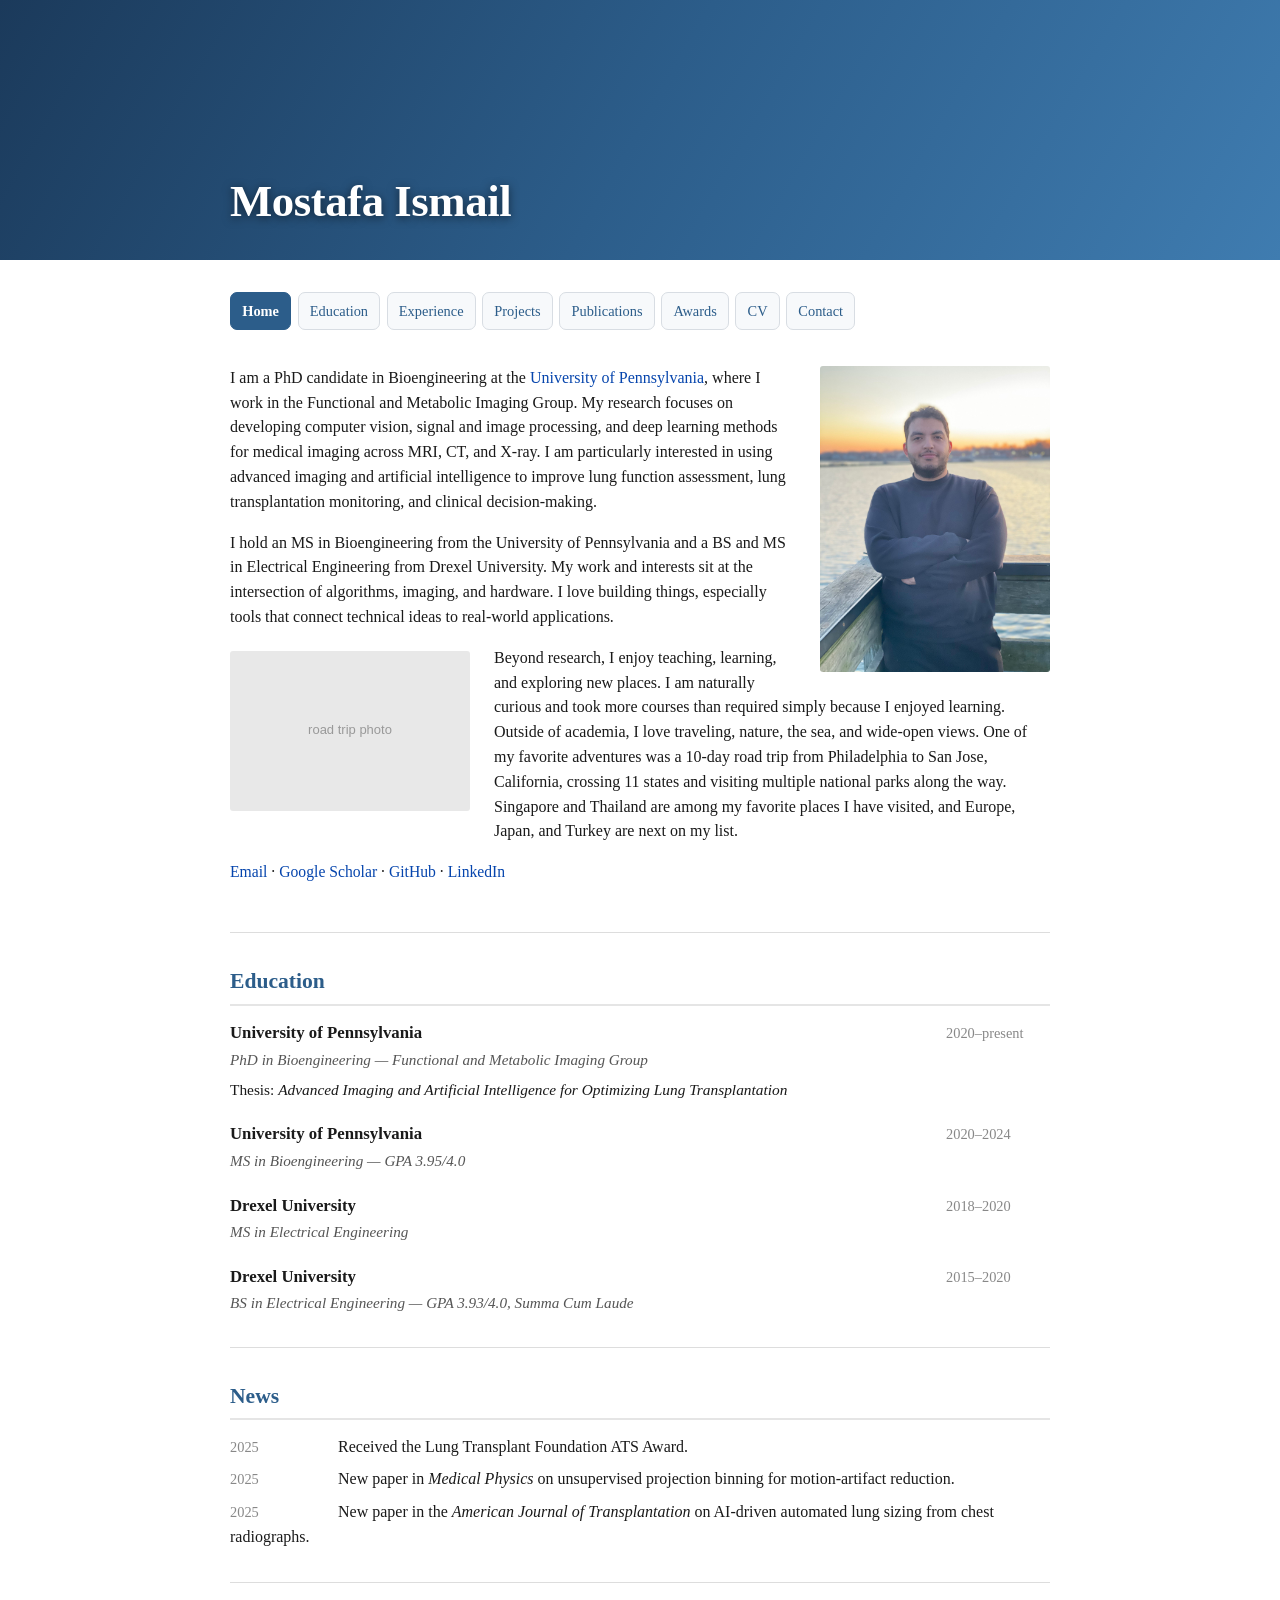
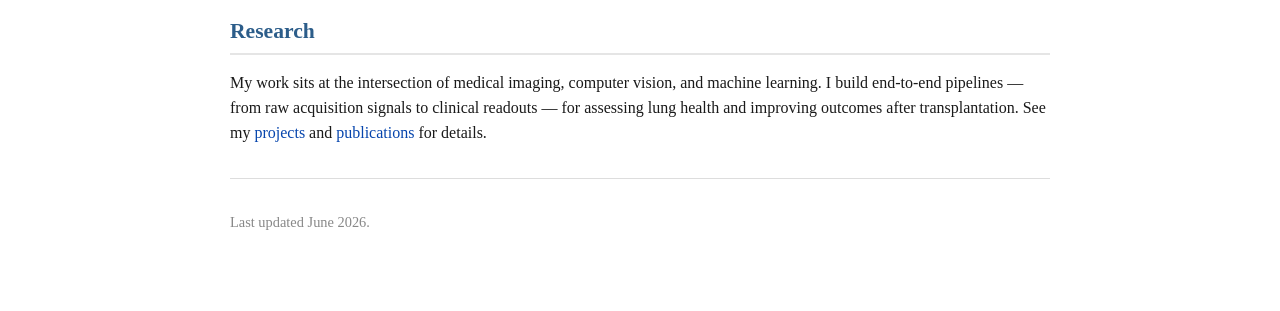
==== index.html @ 5da4d137 "Add road-trip photo beside travel paragraph" ====
<!DOCTYPE html>
<html lang="en">
<head>
  <meta charset="UTF-8" />
  <meta name="viewport" content="width=device-width, initial-scale=1.0" />
  <title>Mostafa Ismail — University of Pennsylvania</title>
  <meta name="description" content="Mostafa Ismail — PhD candidate in Bioengineering at the University of Pennsylvania, working on AI and computer vision for medical imaging." />
  <link rel="canonical" href="https://mostafai.github.io/" />

  <!-- Open Graph / link previews -->
  <meta property="og:type" content="website" />
  <meta property="og:title" content="Mostafa Ismail" />
  <meta property="og:description" content="PhD candidate in Bioengineering at the University of Pennsylvania, working on AI and computer vision for medical imaging." />
  <meta property="og:url" content="https://mostafai.github.io/" />
  <meta property="og:image" content="https://mostafai.github.io/assets/profile.jpg" />
  <meta name="twitter:card" content="summary" />

  <link rel="stylesheet" href="style.css" />

  <script type="application/ld+json">
  {
    "@context": "https://schema.org",
    "@type": "Person",
    "name": "Mostafa Ismail",
    "url": "https://mostafai.github.io/",
    "image": "https://mostafai.github.io/assets/profile.jpg",
    "email": "mostafai@seas.upenn.edu",
    "jobTitle": "PhD Candidate in Bioengineering",
    "affiliation": {
      "@type": "Organization",
      "name": "University of Pennsylvania"
    },
    "alumniOf": ["University of Pennsylvania", "Drexel University"],
    "sameAs": [
      "https://scholar.google.com/citations?user=9itkwWEAAAAJ",
      "https://github.com/MostafaI",
      "https://www.linkedin.com/in/mostafaee/"
    ]
  }
  </script>
</head>
<body>
  <div class="cover">
    <div class="cover-inner"><h1>Mostafa Ismail</h1></div>
  </div>
  <div class="wrap">

    <header>
      <nav>
        <a href="index.html" class="active">Home</a>
        <a href="education.html">Education</a>
        <a href="experience.html">Experience</a>
        <a href="projects.html">Projects</a>
        <a href="publications.html">Publications</a>
        <a href="awards.html">Awards</a>
        <a href="assets/cv.pdf" target="_blank" rel="noopener">CV</a>
        <a href="contact.html">Contact</a>
      </nav>
    </header>

    <section class="intro">
      <img class="photo" src="assets/profile.jpg" alt="Mostafa Ismail"
           onerror="this.onerror=null;this.src='data:image/svg+xml;utf8,&lt;svg xmlns=%22http://www.w3.org/2000/svg%22 width=%22165%22 height=%22200%22&gt;&lt;rect width=%22100%25%22 height=%22100%25%22 fill=%22%23e8e8e8%22/&gt;&lt;text x=%2250%25%22 y=%2250%25%22 font-family=%22sans-serif%22 font-size=%2213%22 fill=%22%23999%22 text-anchor=%22middle%22 dominant-baseline=%22middle%22&gt;photo&lt;/text&gt;&lt;/svg&gt;';" />
      <p>
        I am a PhD candidate in Bioengineering at the
        <a href="https://www.upenn.edu/">University of Pennsylvania</a>, where I
        work in the Functional and Metabolic Imaging Group. My research focuses
        on developing computer vision, signal and image processing, and deep
        learning methods for medical imaging across MRI, CT, and X-ray. I am
        particularly interested in using advanced imaging and artificial
        intelligence to improve lung function assessment, lung transplantation
        monitoring, and clinical decision-making.
      </p>
      <p>
        I hold an MS in Bioengineering from the University of Pennsylvania and a
        BS and MS in Electrical Engineering from Drexel University. My work and
        interests sit at the intersection of algorithms, imaging, and hardware.
        I love building things, especially tools that connect technical ideas to
        real-world applications.
      </p>
      <img class="travel-photo" src="assets/roadtrip.jpg" alt="Road trip from Philadelphia to San Jose"
           onerror="this.onerror=null;this.src='data:image/svg+xml;utf8,&lt;svg xmlns=%22http://www.w3.org/2000/svg%22 width=%22240%22 height=%22160%22&gt;&lt;rect width=%22100%25%22 height=%22100%25%22 fill=%22%23e8e8e8%22/&gt;&lt;text x=%2250%25%22 y=%2250%25%22 font-family=%22sans-serif%22 font-size=%2213%22 fill=%22%23999%22 text-anchor=%22middle%22 dominant-baseline=%22middle%22&gt;road trip photo&lt;/text&gt;&lt;/svg&gt;';" />
      <p>
        Beyond research, I enjoy teaching, learning, and exploring new places. I
        am naturally curious and took more courses than required simply because
        I enjoyed learning. Outside of academia, I love traveling, nature, the
        sea, and wide-open views. One of my favorite adventures was a 10-day road
        trip from Philadelphia to San Jose, California, crossing 11 states and
        visiting multiple national parks along the way. Singapore and Thailand
        are among my favorite places I have visited, and Europe, Japan, and
        Turkey are next on my list.
      </p>
      <p class="contact-links">
        <a href="mailto:mostafai@seas.upenn.edu">Email</a> &middot;
        <a href="https://scholar.google.com/citations?user=9itkwWEAAAAJ&amp;hl=en">Google&nbsp;Scholar</a> &middot;
        <a href="https://github.com/MostafaI">GitHub</a> &middot;
        <a href="https://www.linkedin.com/in/mostafaee/">LinkedIn</a>
      </p>
    </section>

    <hr />

    <section id="education">
      <h2>Education</h2>
      <div class="entry">
        <div class="entry-head"><h3>University of Pennsylvania</h3><span class="date">2020&ndash;present</span></div>
        <p class="org">PhD in Bioengineering &mdash; Functional and Metabolic Imaging Group</p>
        <p class="thesis">Thesis: <em>Advanced Imaging and Artificial Intelligence for Optimizing Lung Transplantation</em></p>
      </div>
      <div class="entry">
        <div class="entry-head"><h3>University of Pennsylvania</h3><span class="date">2020&ndash;2024</span></div>
        <p class="org">MS in Bioengineering &mdash; GPA 3.95/4.0</p>
      </div>
      <div class="entry">
        <div class="entry-head"><h3>Drexel University</h3><span class="date">2018&ndash;2020</span></div>
        <p class="org">MS in Electrical Engineering</p>
      </div>
      <div class="entry">
        <div class="entry-head"><h3>Drexel University</h3><span class="date">2015&ndash;2020</span></div>
        <p class="org">BS in Electrical Engineering &mdash; GPA 3.93/4.0, Summa Cum Laude</p>
      </div>
    </section>

    <hr />

    <section id="news">
      <h2>News</h2>
      <ul class="news">
        <li><span class="date">2025</span> Received the Lung Transplant Foundation ATS Award.</li>
        <li><span class="date">2025</span> New paper in <em>Medical Physics</em> on unsupervised projection binning for motion-artifact reduction.</li>
        <li><span class="date">2025</span> New paper in the <em>American Journal of Transplantation</em> on AI-driven automated lung sizing from chest radiographs.</li>
      </ul>
    </section>

    <hr />

    <section id="research">
      <h2>Research</h2>
      <p>
        My work sits at the intersection of medical imaging, computer vision,
        and machine learning. I build end-to-end pipelines &mdash; from raw
        acquisition signals to clinical readouts &mdash; for assessing lung
        health and improving outcomes after transplantation.
        See my <a href="projects.html">projects</a> and
        <a href="publications.html">publications</a> for details.
      </p>
    </section>

    <hr />

    <footer>
      <p>Last updated June 2026.</p>
    </footer>

  </div>
</body>
</html>
---- style.css ----
html {
  font-size: 16px;
}

body {
  margin: 0;
  background: #ffffff;
  color: #1a1a1a;
  font-family: Georgia, "Times New Roman", Times, serif;
  line-height: 1.55;
}

/* Full-width cover / hero banner */
.cover {
  width: 100%;
  height: 260px;
  background-color: #1b3a5b;
  background-image: linear-gradient(120deg, #1b3a5b 0%, #2c5d8a 50%, #3f7cb0 100%), url("assets/cover.jpg");
  background-image: url("assets/cover.jpg"), linear-gradient(120deg, #1b3a5b 0%, #2c5d8a 50%, #3f7cb0 100%);
  background-size: cover, cover;
  background-position: center, center;
  background-repeat: no-repeat;
  display: flex;
  align-items: flex-end;
}

.cover-inner {
  max-width: 820px;
  width: 100%;
  margin: 0 auto;
  padding: 0 1.25rem 1.5rem;
}

.cover-inner h1 {
  margin: 0;
  color: #fff;
  font-size: 2.8rem;
  font-weight: 700;
  letter-spacing: -0.01em;
  text-shadow: 0 2px 10px rgba(0, 0, 0, 0.55);
}

.wrap {
  max-width: 820px;
  margin: 0 auto;
  padding: 3rem 1.25rem 4rem;
}

.cover + .wrap { padding-top: 2rem; }

/* Header */
header h1 {
  margin: 0 0 .35rem;
  font-size: 2rem;
  font-weight: 700;
  letter-spacing: -0.01em;
}

nav {
  display: flex;
  flex-wrap: wrap;
  gap: .4rem;
  margin-bottom: 2.25rem;
}

nav a {
  display: inline-block;
  padding: .42rem .7rem;
  border: 1px solid #d8dde3;
  border-radius: 7px;
  font-size: .9rem;
  color: #2c5d8a;
  background: #f7f9fb;
  text-decoration: none;
  white-space: nowrap;
  transition: background .12s ease, border-color .12s ease;
}

nav a:hover {
  background: #eaf0f6;
  border-color: #2c5d8a;
  text-decoration: none;
}

nav a.active {
  background: #2c5d8a;
  border-color: #2c5d8a;
  color: #fff;
  font-weight: 600;
  cursor: default;
}

.cv-note {
  font-size: .95rem;
  color: #555;
  margin: 0 0 1.5rem;
}

.pub-summary {
  font-size: .95rem;
  color: #555;
  font-style: italic;
  margin: 0 0 1.5rem;
}

.contact-table {
  border-collapse: collapse;
  margin-top: .5rem;
}
.contact-table td {
  padding: .35rem 1.5rem .35rem 0;
  vertical-align: top;
}
.contact-table td:first-child {
  color: #888;
  white-space: nowrap;
  font-size: .95rem;
}

/* Links — classic academic blue */
a {
  color: #0645ad;
  text-decoration: none;
}
a:hover { text-decoration: underline; }

/* Intro with floated photo */
.intro {
  overflow: hidden;
}

.photo {
  float: right;
  width: 230px;
  height: auto;
  margin: 0 0 1rem 1.75rem;
  border-radius: 3px;
}

.intro p { margin: 0 0 1rem; }

.travel-photo {
  float: left;
  width: 240px;
  height: auto;
  margin: .3rem 1.5rem 1rem 0;
  border-radius: 3px;
}

@media (max-width: 560px) {
  .travel-photo { float: none; display: block; margin: 0 0 1rem; width: 100%; }
}

.contact-links {
  font-size: .98rem;
}

/* Section headings */
h2 {
  font-size: 1.35rem;
  font-weight: 700;
  color: #2c5d8a;
  margin: 0 0 .9rem;
  padding-bottom: .3rem;
  border-bottom: 2px solid #e5e5e5;
}

hr {
  border: none;
  border-top: 1px solid #ddd;
  margin: 2rem 0;
}

section { clear: both; }

/* Lists */
ul, ol { margin: .5rem 0; padding-left: 1.4rem; }

ul.news, ul.teaching { list-style: none; padding-left: 0; }
ul.news li, ul.teaching li { margin-bottom: .5rem; }

.date {
  display: inline-block;
  min-width: 6.5rem;
  color: #888;
  font-size: .9rem;
}

/* Publications */
.pub { margin-bottom: 1.25rem; }
.pub-title { font-weight: 700; }
.pub-authors { font-size: .98rem; }
.pub-venue { font-size: .95rem; color: #444; }
.pub-date { font-size: .85rem; color: #888; margin: .1rem 0 .2rem; }

/* Awards */
.award { margin-bottom: 1.1rem; }
.award-title { font-weight: 700; font-size: 1.02rem; }
.award-meta { font-size: .9rem; color: #888; }
.award-desc { font-size: .93rem; color: #444; margin-top: .15rem; }

/* Coursework lists */
ul.courses {
  list-style: none;
  padding-left: 0;
  columns: 2;
  column-gap: 2rem;
}
ul.courses li {
  margin-bottom: .4rem;
  font-size: .95rem;
  break-inside: avoid;
}
ul.courses .code {
  display: inline-block;
  min-width: 4.5rem;
  font-weight: 700;
  color: #2c5d8a;
}

@media (max-width: 560px) {
  ul.courses { columns: 1; }
}

ol.pubs li { margin-bottom: .85rem; font-size: .97rem; }

h3.sub {
  font-size: 1.05rem;
  font-weight: 700;
  color: #2c5d8a;
  margin: 2.75rem 0 1.1rem;
  padding-top: 1.5rem;
  border-top: 2px solid #e5e5e5;
  text-transform: uppercase;
  letter-spacing: 0.04em;
}

h3.sub:first-of-type {
  margin-top: 1rem;
  padding-top: 0;
  border-top: none;
}

.entry { margin-bottom: 1.25rem; }
.entry-head { display: flex; justify-content: space-between; align-items: baseline; gap: 1rem; flex-wrap: wrap; }
.entry-head h3 { margin: 0; font-size: 1.05rem; }
.org { margin: .1rem 0 .4rem; color: #555; font-style: italic; font-size: .95rem; }
.entry ul { margin: .3rem 0; }
.entry ul li { font-size: .96rem; margin-bottom: .2rem; }
.thesis { margin: .2rem 0; font-size: .96rem; }

footer {
  color: #888;
  font-size: .9rem;
}

/* Responsive */
@media (max-width: 560px) {
  .cover { height: 150px; }
  .cover-inner { padding-bottom: 1rem; }
  .cover-inner h1 { font-size: 1.9rem; }
  .wrap { padding: 2rem 1.1rem 3rem; }
  .photo { float: none; display: block; margin: 0 0 1rem; width: 150px; }
  .date { min-width: 0; display: block; }
}
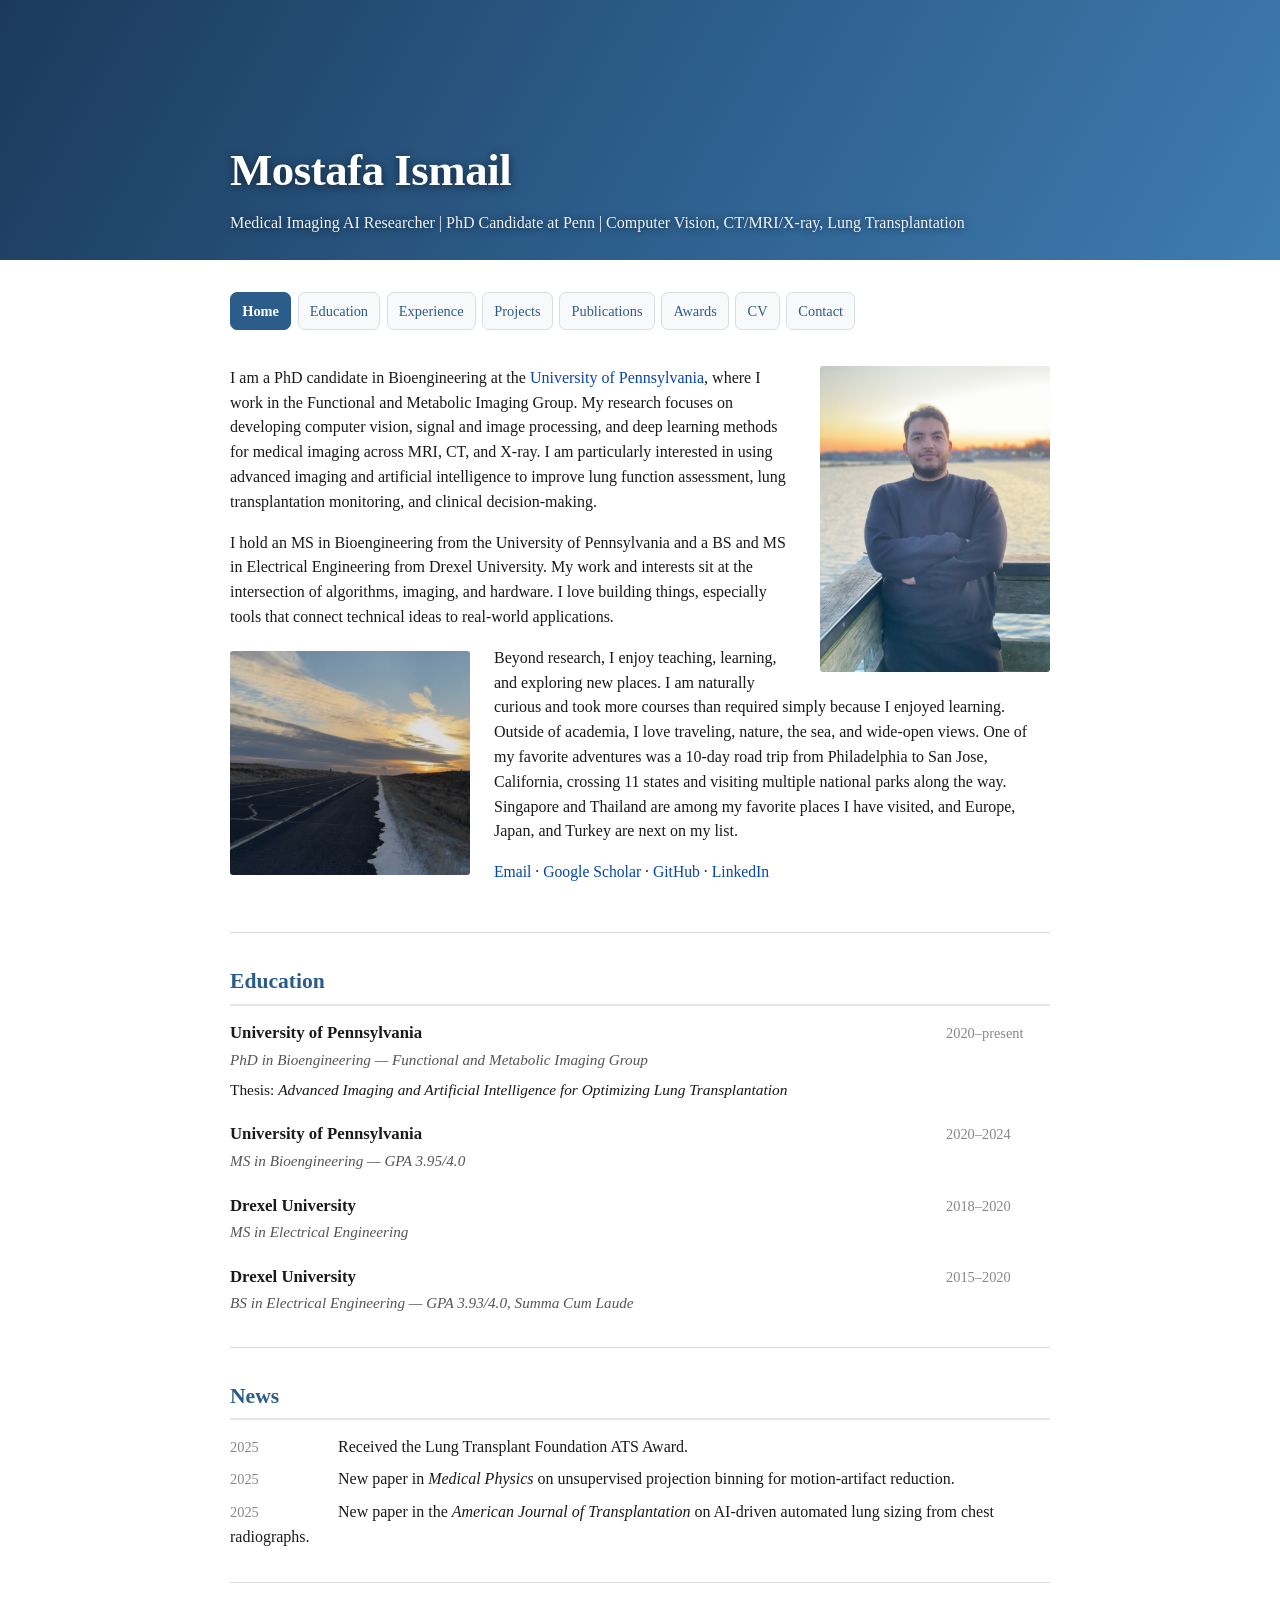
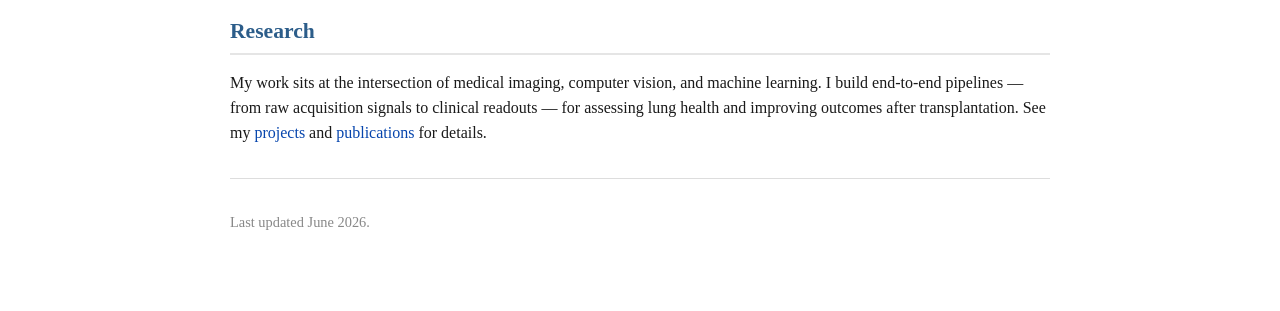
==== commit 27bc6965: "Add headline tagline under name on cover banner" ====
--- a/index.html
+++ b/index.html
@@ -41,7 +41,10 @@
 </head>
 <body>
   <div class="cover">
-    <div class="cover-inner"><h1>Mostafa Ismail</h1></div>
+    <div class="cover-inner">
+      <h1>Mostafa Ismail</h1>
+      <p class="tagline">Medical Imaging AI Researcher | PhD Candidate at Penn | Computer Vision, CT/MRI/X-ray, Lung Transplantation</p>
+    </div>
   </div>
   <div class="wrap">
 
--- a/style.css
+++ b/style.css
@@ -15,10 +15,9 @@
   width: 100%;
   height: 260px;
   background-color: #1b3a5b;
-  background-image: linear-gradient(120deg, #1b3a5b 0%, #2c5d8a 50%, #3f7cb0 100%), url("assets/cover.jpg");
-  background-image: url("assets/cover.jpg"), linear-gradient(120deg, #1b3a5b 0%, #2c5d8a 50%, #3f7cb0 100%);
-  background-size: cover, cover;
-  background-position: center, center;
+  background-image: linear-gradient(120deg, #1b3a5b 0%, #2c5d8a 50%, #3f7cb0 100%);
+  background-size: cover;
+  background-position: center;
   background-repeat: no-repeat;
   display: flex;
   align-items: flex-end;
@@ -38,6 +37,14 @@
   font-weight: 700;
   letter-spacing: -0.01em;
   text-shadow: 0 2px 10px rgba(0, 0, 0, 0.55);
+}
+
+.cover-inner .tagline {
+  margin: .35rem 0 0;
+  color: #eef3f8;
+  font-size: 1rem;
+  font-weight: 400;
+  text-shadow: 0 1px 7px rgba(0, 0, 0, 0.6);
 }
 
 .wrap {
@@ -193,6 +200,15 @@
 .pub-venue { font-size: .95rem; color: #444; }
 .pub-date { font-size: .85rem; color: #888; margin: .1rem 0 .2rem; }
 
+.project-figure {
+  display: block;
+  max-width: 100%;
+  height: auto;
+  margin: .9rem 0 .25rem;
+  border: 1px solid #e5e5e5;
+  border-radius: 4px;
+}
+
 /* Awards */
 .award { margin-bottom: 1.1rem; }
 .award-title { font-weight: 700; font-size: 1.02rem; }
@@ -239,6 +255,15 @@
   margin-top: 1rem;
   padding-top: 0;
   border-top: none;
+}
+
+#projects h3.sub {
+  font-size: .88rem;
+  font-weight: 400;
+  font-style: italic;
+  color: #888;
+  text-transform: none;
+  letter-spacing: 0;
 }
 
 .entry { margin-bottom: 1.25rem; }
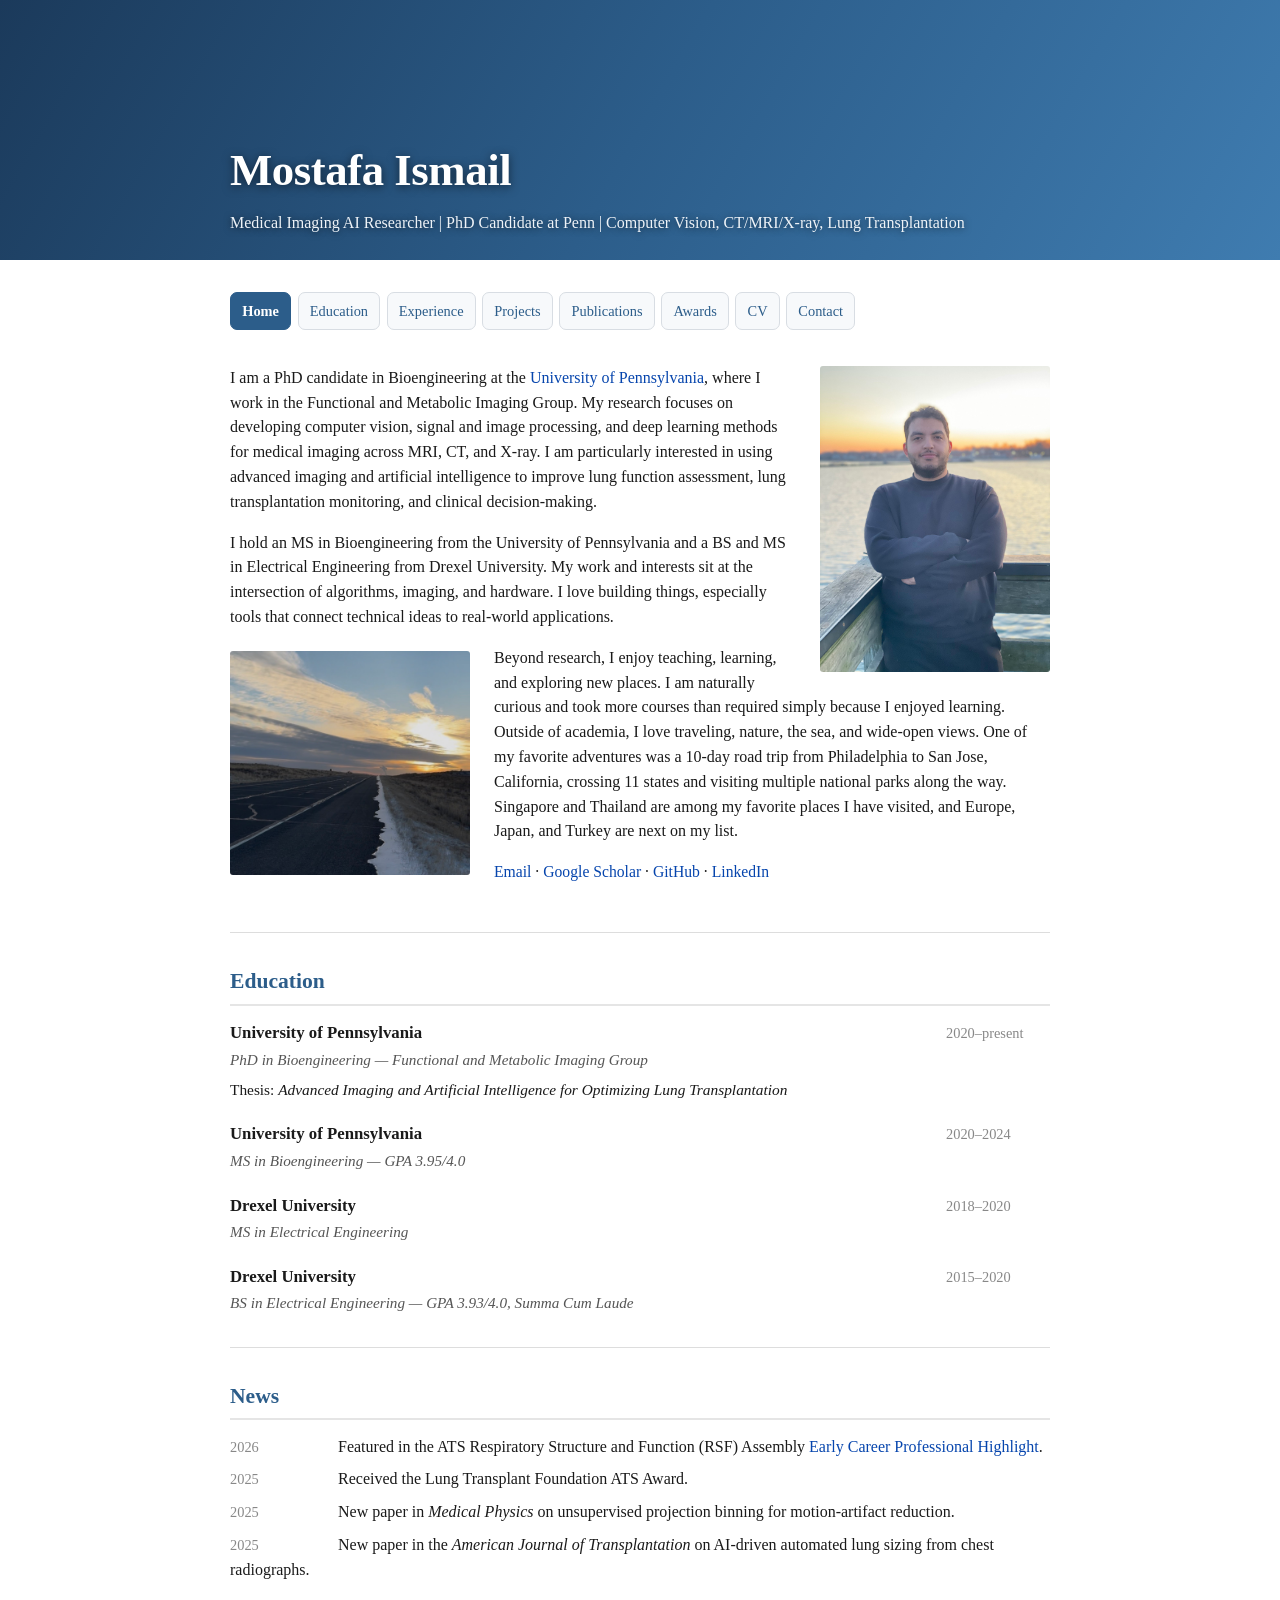
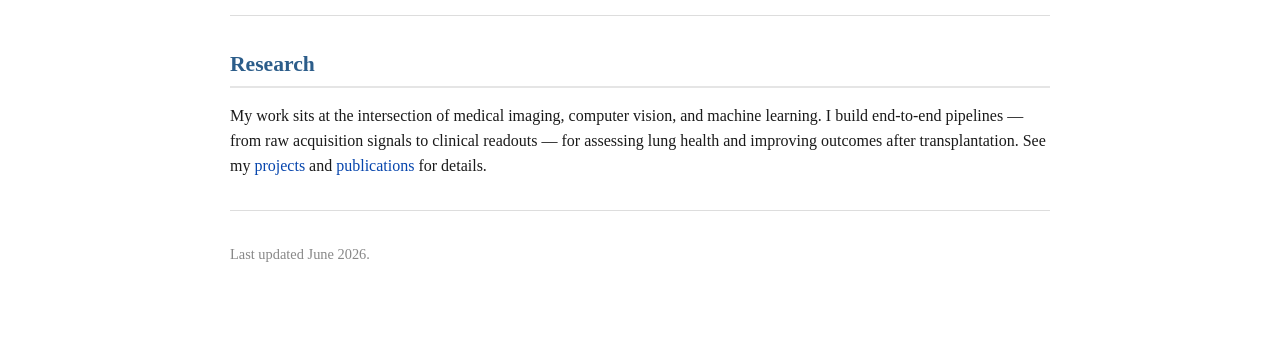
==== commit 18ec0377: "Add ATS RSF ECP Highlight feature to news" ====
--- a/index.html
+++ b/index.html
@@ -129,6 +129,7 @@
     <section id="news">
       <h2>News</h2>
       <ul class="news">
+        <li><span class="date">2026</span> Featured in the ATS Respiratory Structure and Function (RSF) Assembly <a href="https://craftprd1.blob.core.windows.net/documents/membership/assemblies/rsf/ecp-highlights/rsf-ecp-highlight-mismail.pdf" target="_blank" rel="noopener">Early Career Professional Highlight</a>.</li>
         <li><span class="date">2025</span> Received the Lung Transplant Foundation ATS Award.</li>
         <li><span class="date">2025</span> New paper in <em>Medical Physics</em> on unsupervised projection binning for motion-artifact reduction.</li>
         <li><span class="date">2025</span> New paper in the <em>American Journal of Transplantation</em> on AI-driven automated lung sizing from chest radiographs.</li>
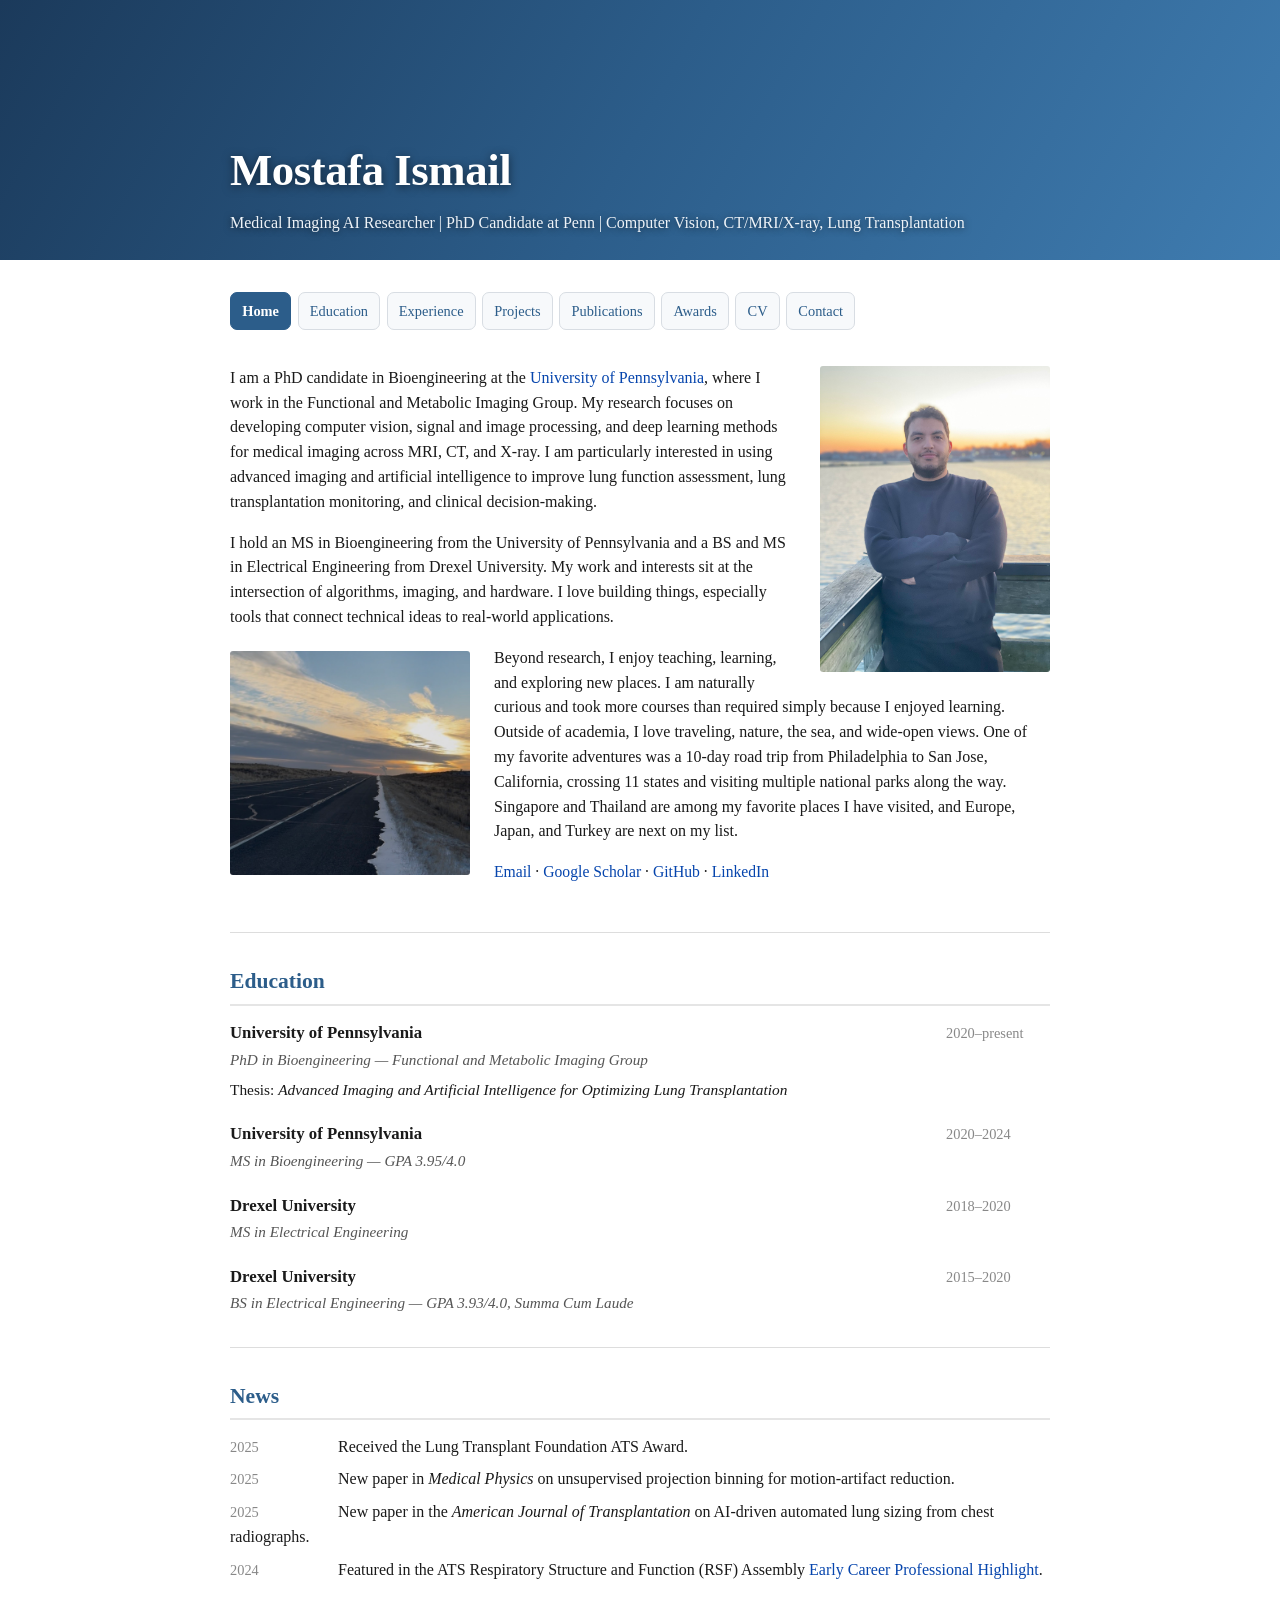
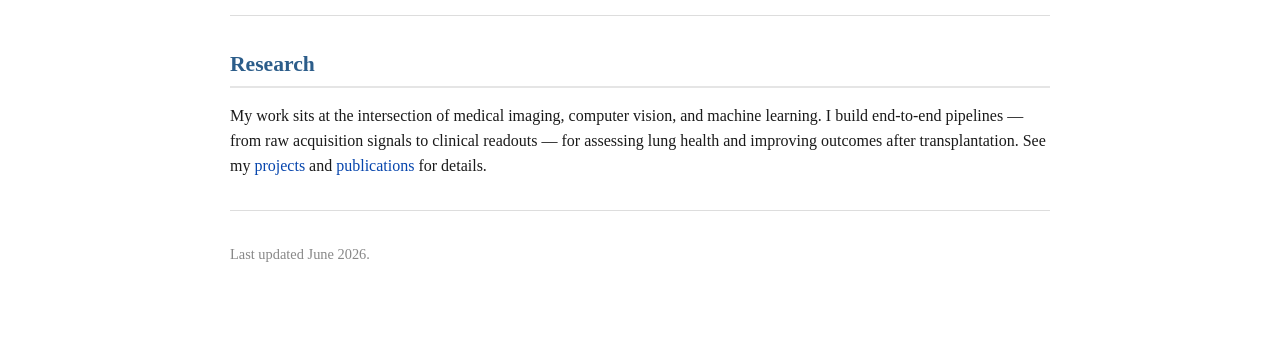
==== commit 69f24f87: "Correct ECP Highlight date to 2024 and reorder news" ====
--- a/index.html
+++ b/index.html
@@ -129,10 +129,10 @@
     <section id="news">
       <h2>News</h2>
       <ul class="news">
-        <li><span class="date">2026</span> Featured in the ATS Respiratory Structure and Function (RSF) Assembly <a href="https://craftprd1.blob.core.windows.net/documents/membership/assemblies/rsf/ecp-highlights/rsf-ecp-highlight-mismail.pdf" target="_blank" rel="noopener">Early Career Professional Highlight</a>.</li>
         <li><span class="date">2025</span> Received the Lung Transplant Foundation ATS Award.</li>
         <li><span class="date">2025</span> New paper in <em>Medical Physics</em> on unsupervised projection binning for motion-artifact reduction.</li>
         <li><span class="date">2025</span> New paper in the <em>American Journal of Transplantation</em> on AI-driven automated lung sizing from chest radiographs.</li>
+        <li><span class="date">2024</span> Featured in the ATS Respiratory Structure and Function (RSF) Assembly <a href="https://craftprd1.blob.core.windows.net/documents/membership/assemblies/rsf/ecp-highlights/rsf-ecp-highlight-mismail.pdf" target="_blank" rel="noopener">Early Career Professional Highlight</a>.</li>
       </ul>
     </section>
 
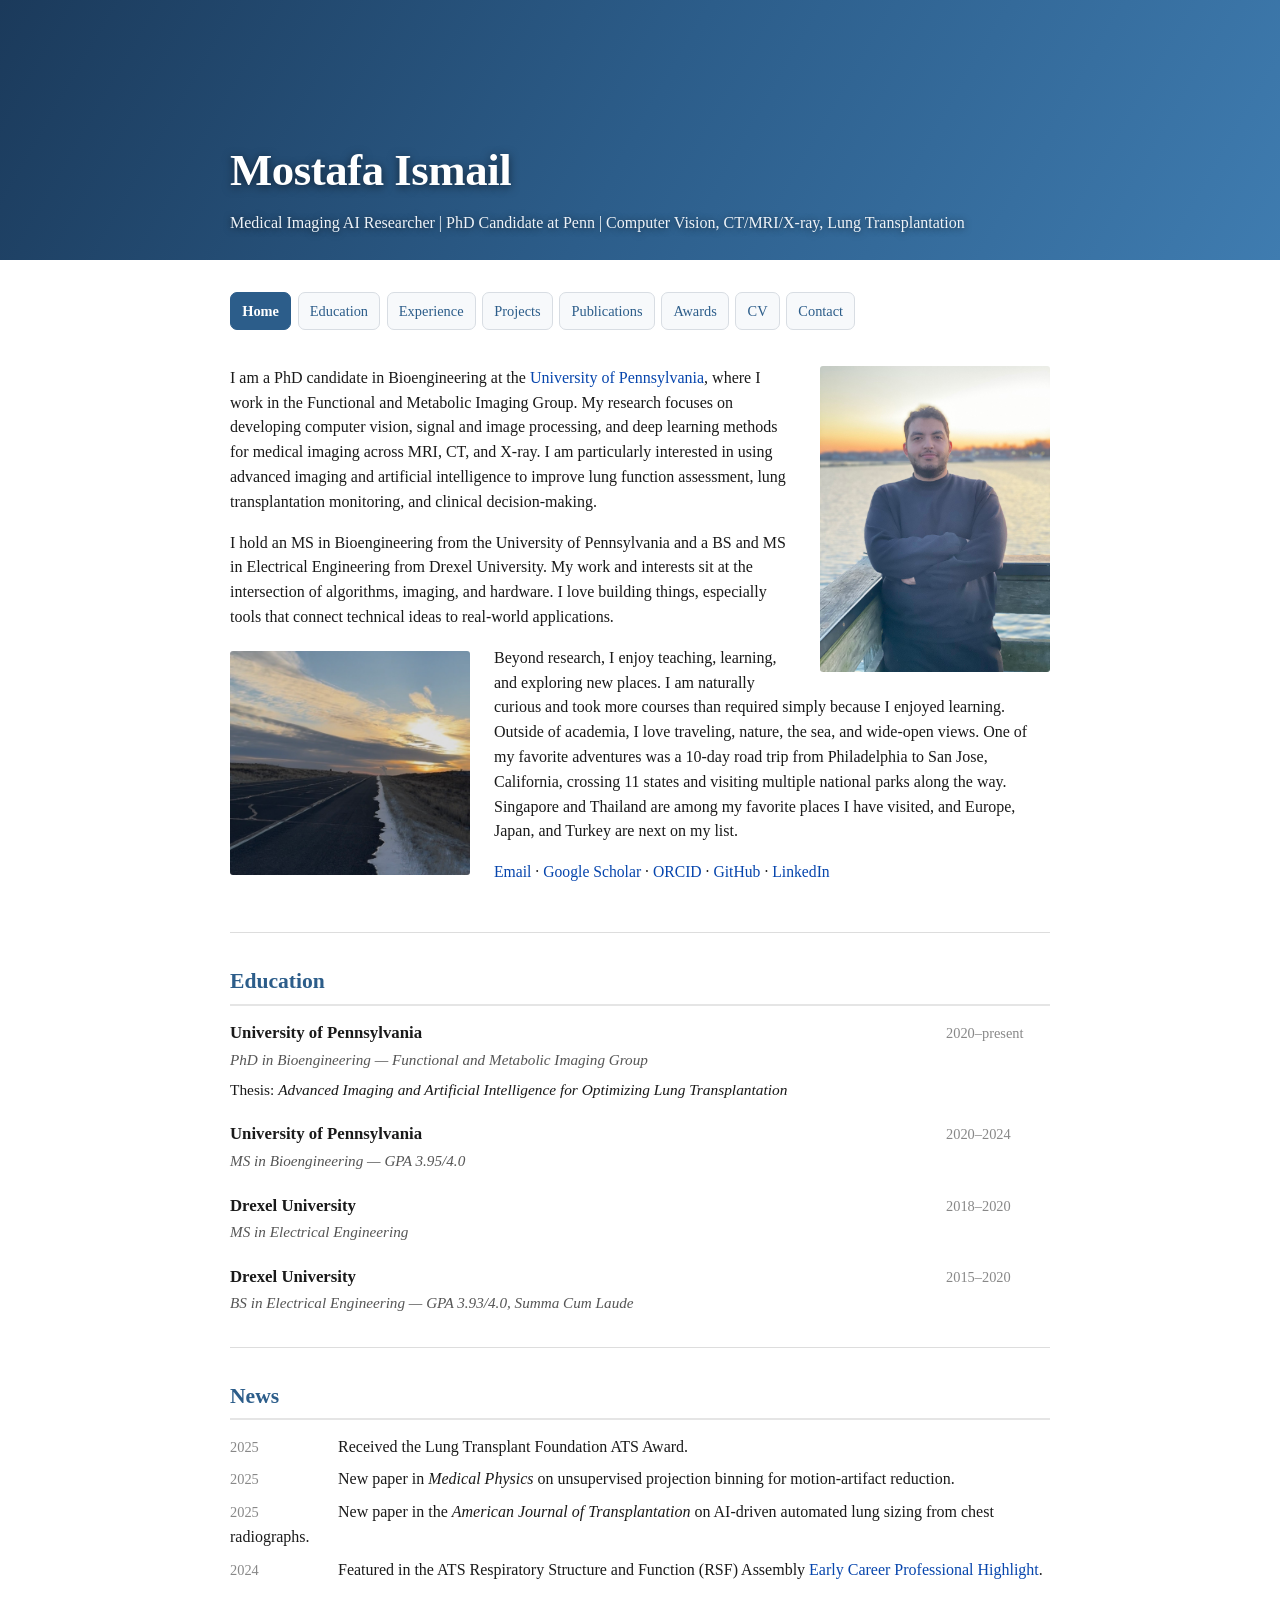
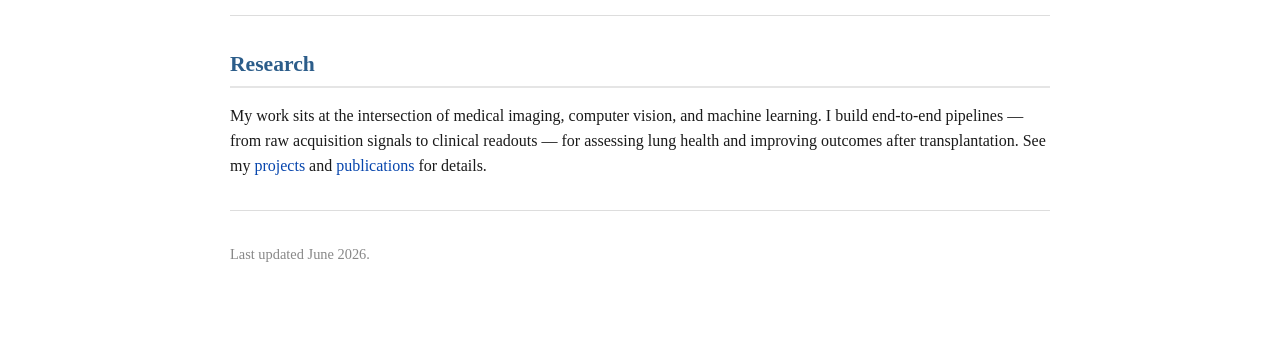
==== commit 3149ab9d: "Add ORCID to contact links and structured data" ====
--- a/index.html
+++ b/index.html
@@ -33,6 +33,7 @@
     "alumniOf": ["University of Pennsylvania", "Drexel University"],
     "sameAs": [
       "https://scholar.google.com/citations?user=9itkwWEAAAAJ",
+      "https://orcid.org/0000-0002-5483-8613",
       "https://github.com/MostafaI",
       "https://www.linkedin.com/in/mostafaee/"
     ]
@@ -96,6 +97,7 @@
       <p class="contact-links">
         <a href="mailto:mostafai@seas.upenn.edu">Email</a> &middot;
         <a href="https://scholar.google.com/citations?user=9itkwWEAAAAJ&amp;hl=en">Google&nbsp;Scholar</a> &middot;
+        <a href="https://orcid.org/0000-0002-5483-8613">ORCID</a> &middot;
         <a href="https://github.com/MostafaI">GitHub</a> &middot;
         <a href="https://www.linkedin.com/in/mostafaee/">LinkedIn</a>
       </p>
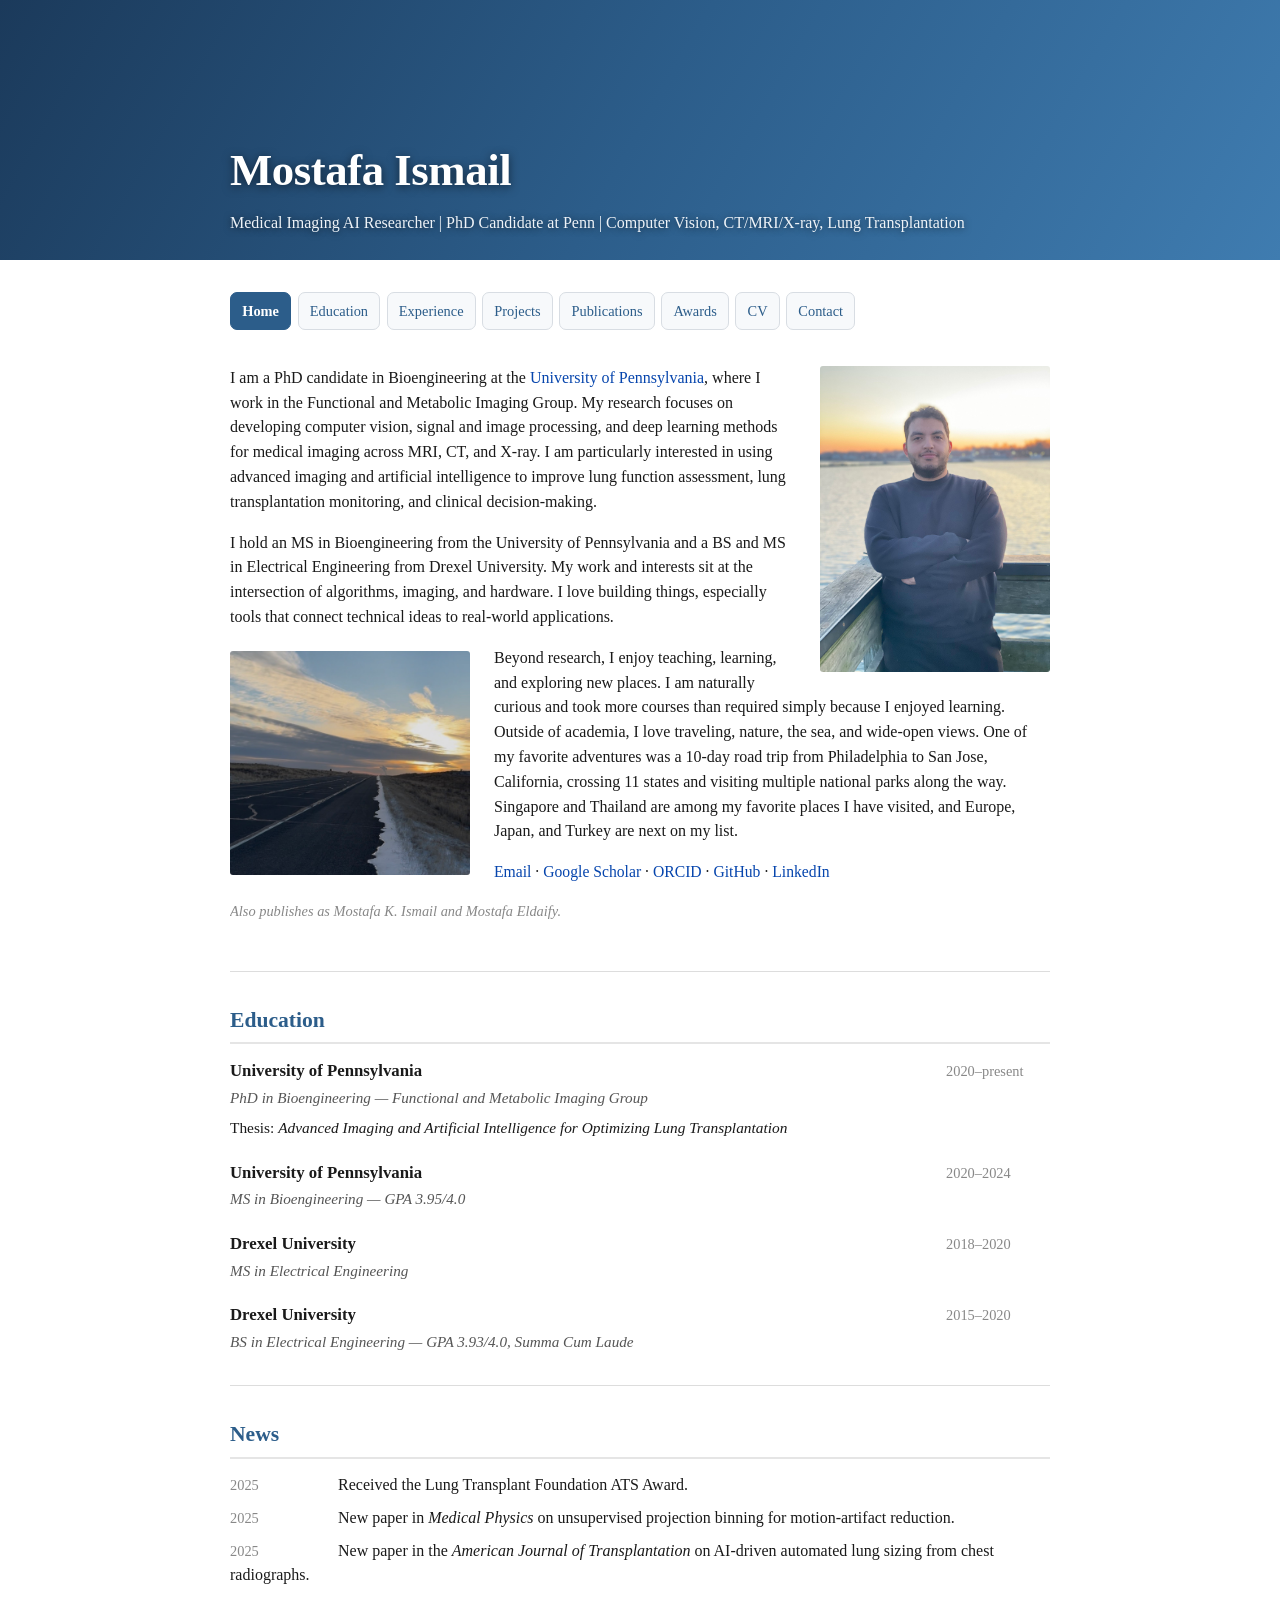
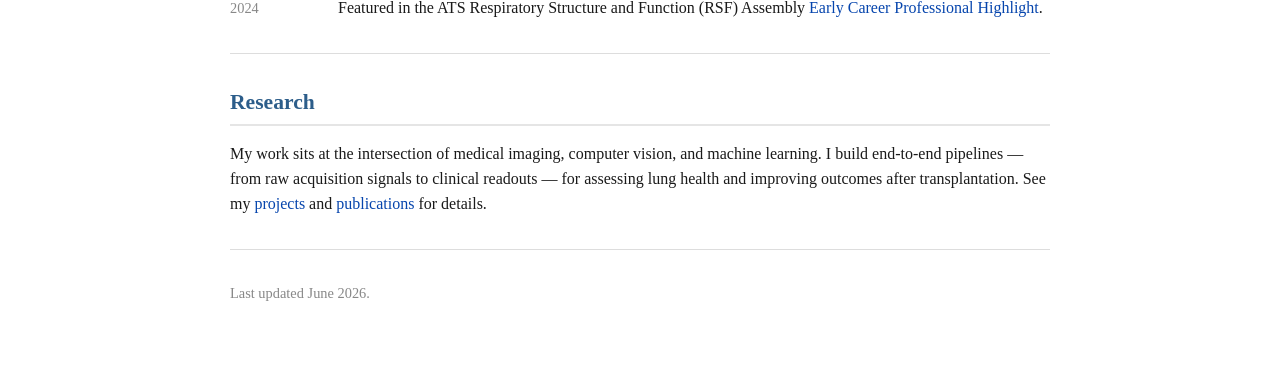
==== commit 214cfa55: "Add alternate publishing names (visible + structured data)" ====
--- a/index.html
+++ b/index.html
@@ -22,6 +22,7 @@
     "@context": "https://schema.org",
     "@type": "Person",
     "name": "Mostafa Ismail",
+    "alternateName": ["Mostafa K. Ismail", "Mostafa Eldaify"],
     "url": "https://mostafai.github.io/",
     "image": "https://mostafai.github.io/assets/profile.jpg",
     "email": "mostafai@seas.upenn.edu",
@@ -101,6 +102,7 @@
         <a href="https://github.com/MostafaI">GitHub</a> &middot;
         <a href="https://www.linkedin.com/in/mostafaee/">LinkedIn</a>
       </p>
+      <p class="aka">Also publishes as Mostafa K. Ismail and Mostafa Eldaify.</p>
     </section>
 
     <hr />
--- a/style.css
+++ b/style.css
@@ -162,6 +162,13 @@
   font-size: .98rem;
 }
 
+.aka {
+  font-size: .9rem;
+  color: #888;
+  font-style: italic;
+  margin: .25rem 0 0;
+}
+
 /* Section headings */
 h2 {
   font-size: 1.35rem;
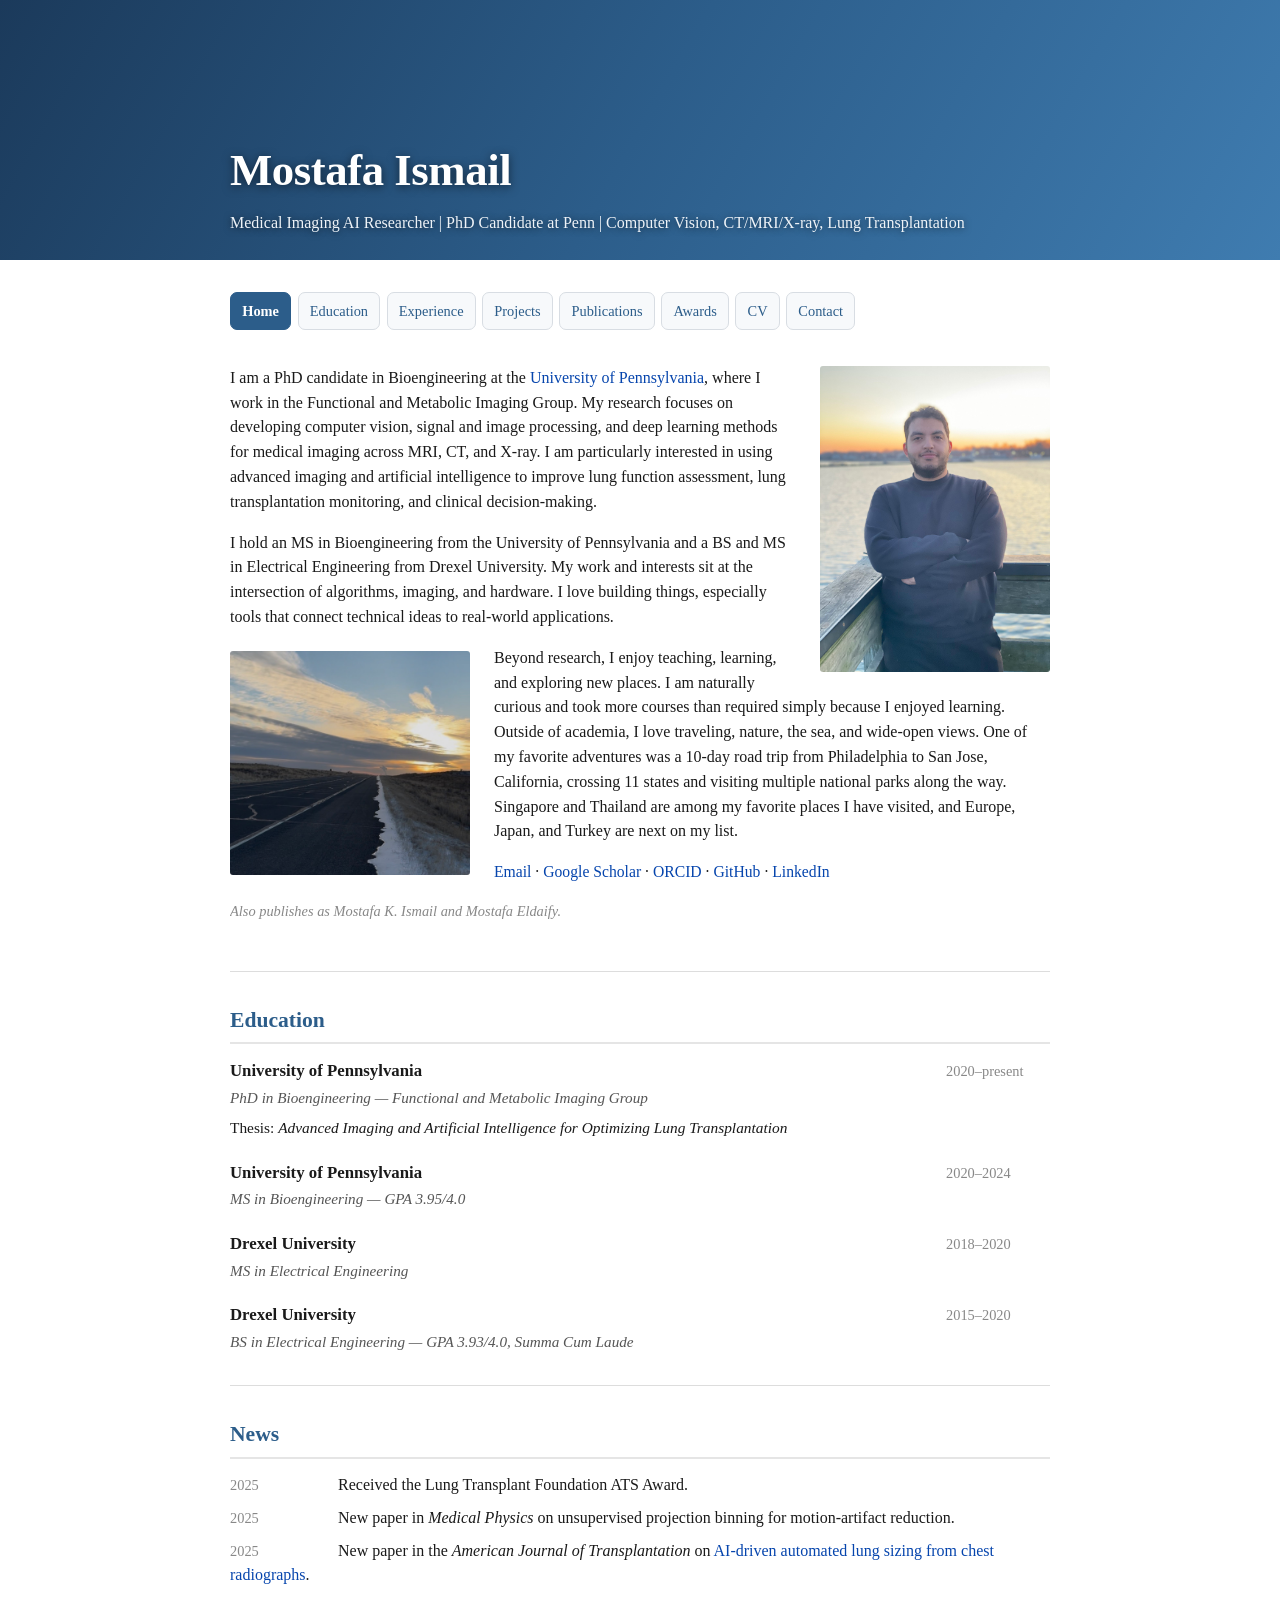
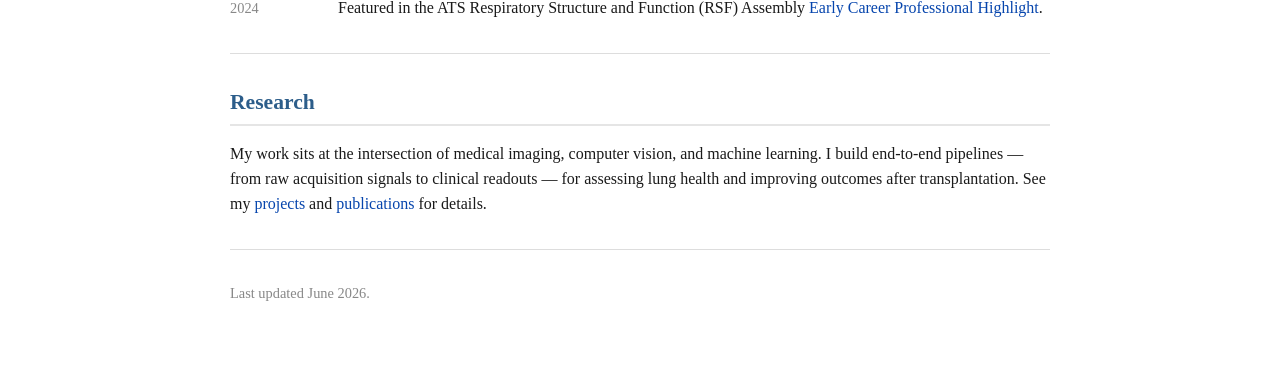
==== commit d39685c5: "Link AJT lung sizing paper in news and publications" ====
--- a/index.html
+++ b/index.html
@@ -135,7 +135,7 @@
       <ul class="news">
         <li><span class="date">2025</span> Received the Lung Transplant Foundation ATS Award.</li>
         <li><span class="date">2025</span> New paper in <em>Medical Physics</em> on unsupervised projection binning for motion-artifact reduction.</li>
-        <li><span class="date">2025</span> New paper in the <em>American Journal of Transplantation</em> on AI-driven automated lung sizing from chest radiographs.</li>
+        <li><span class="date">2025</span> New paper in the <em>American Journal of Transplantation</em> on <a href="https://www.sciencedirect.com/science/article/pii/S1600613524005240" target="_blank" rel="noopener">AI-driven automated lung sizing from chest radiographs</a>.</li>
         <li><span class="date">2024</span> Featured in the ATS Respiratory Structure and Function (RSF) Assembly <a href="https://craftprd1.blob.core.windows.net/documents/membership/assemblies/rsf/ecp-highlights/rsf-ecp-highlight-mismail.pdf" target="_blank" rel="noopener">Early Career Professional Highlight</a>.</li>
       </ul>
     </section>
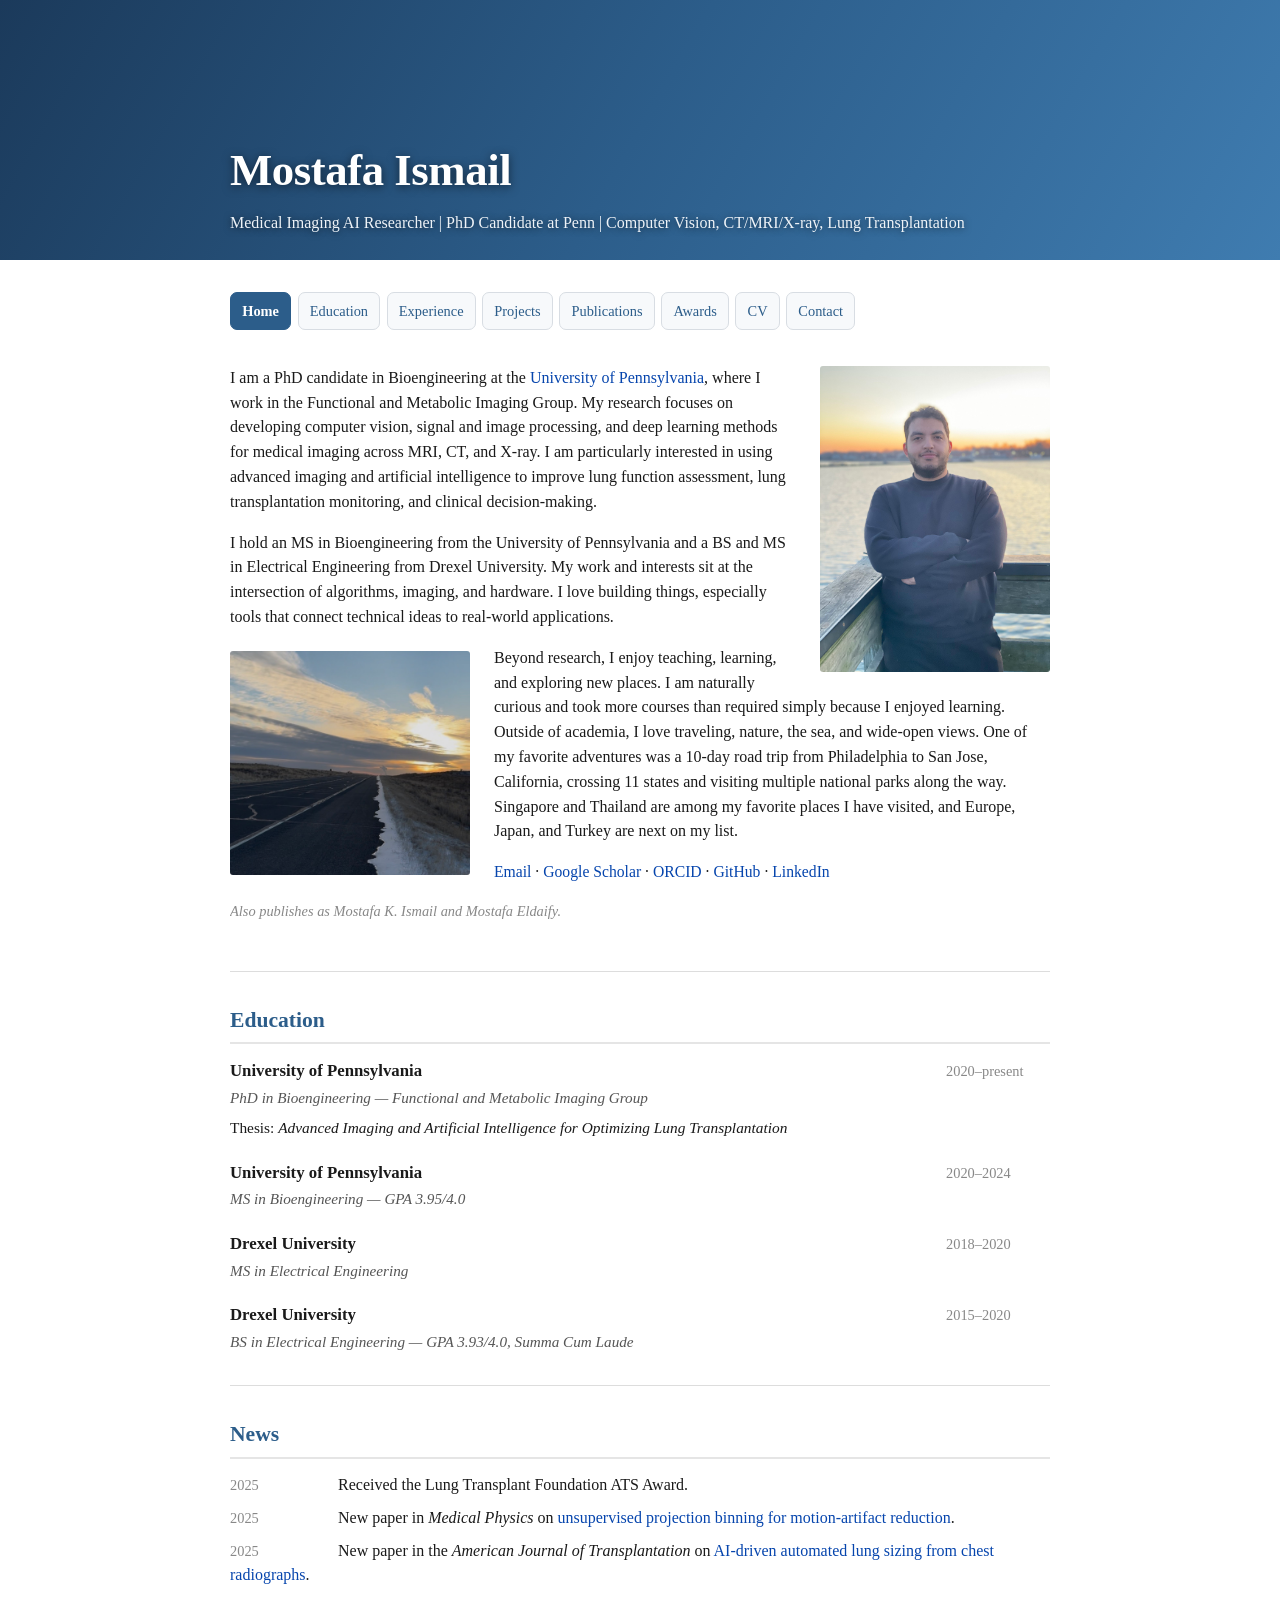
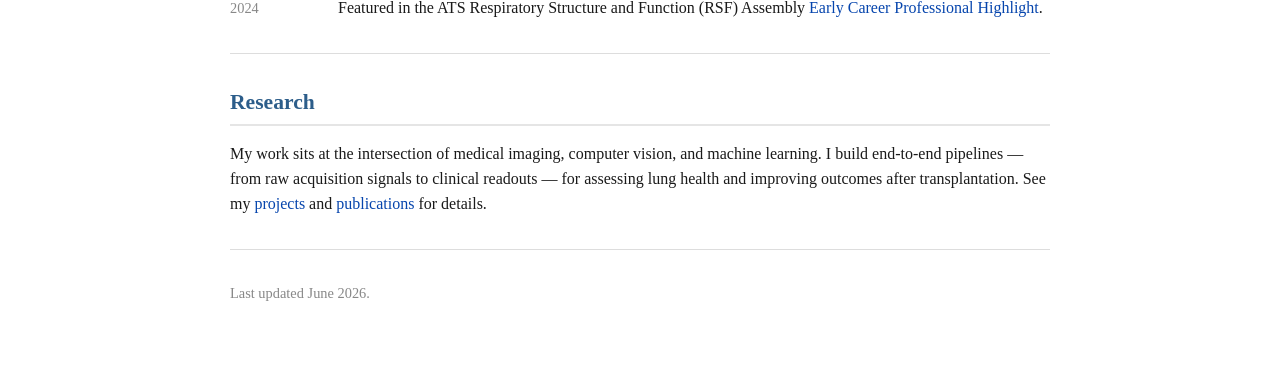
==== commit 05fe4a73: "Link Medical Physics paper in news, publications, and projects" ====
--- a/index.html
+++ b/index.html
@@ -134,7 +134,7 @@
       <h2>News</h2>
       <ul class="news">
         <li><span class="date">2025</span> Received the Lung Transplant Foundation ATS Award.</li>
-        <li><span class="date">2025</span> New paper in <em>Medical Physics</em> on unsupervised projection binning for motion-artifact reduction.</li>
+        <li><span class="date">2025</span> New paper in <em>Medical Physics</em> on <a href="https://aapm.onlinelibrary.wiley.com/doi/abs/10.1002/mp.17762" target="_blank" rel="noopener">unsupervised projection binning for motion-artifact reduction</a>.</li>
         <li><span class="date">2025</span> New paper in the <em>American Journal of Transplantation</em> on <a href="https://www.sciencedirect.com/science/article/pii/S1600613524005240" target="_blank" rel="noopener">AI-driven automated lung sizing from chest radiographs</a>.</li>
         <li><span class="date">2024</span> Featured in the ATS Respiratory Structure and Function (RSF) Assembly <a href="https://craftprd1.blob.core.windows.net/documents/membership/assemblies/rsf/ecp-highlights/rsf-ecp-highlight-mismail.pdf" target="_blank" rel="noopener">Early Career Professional Highlight</a>.</li>
       </ul>
